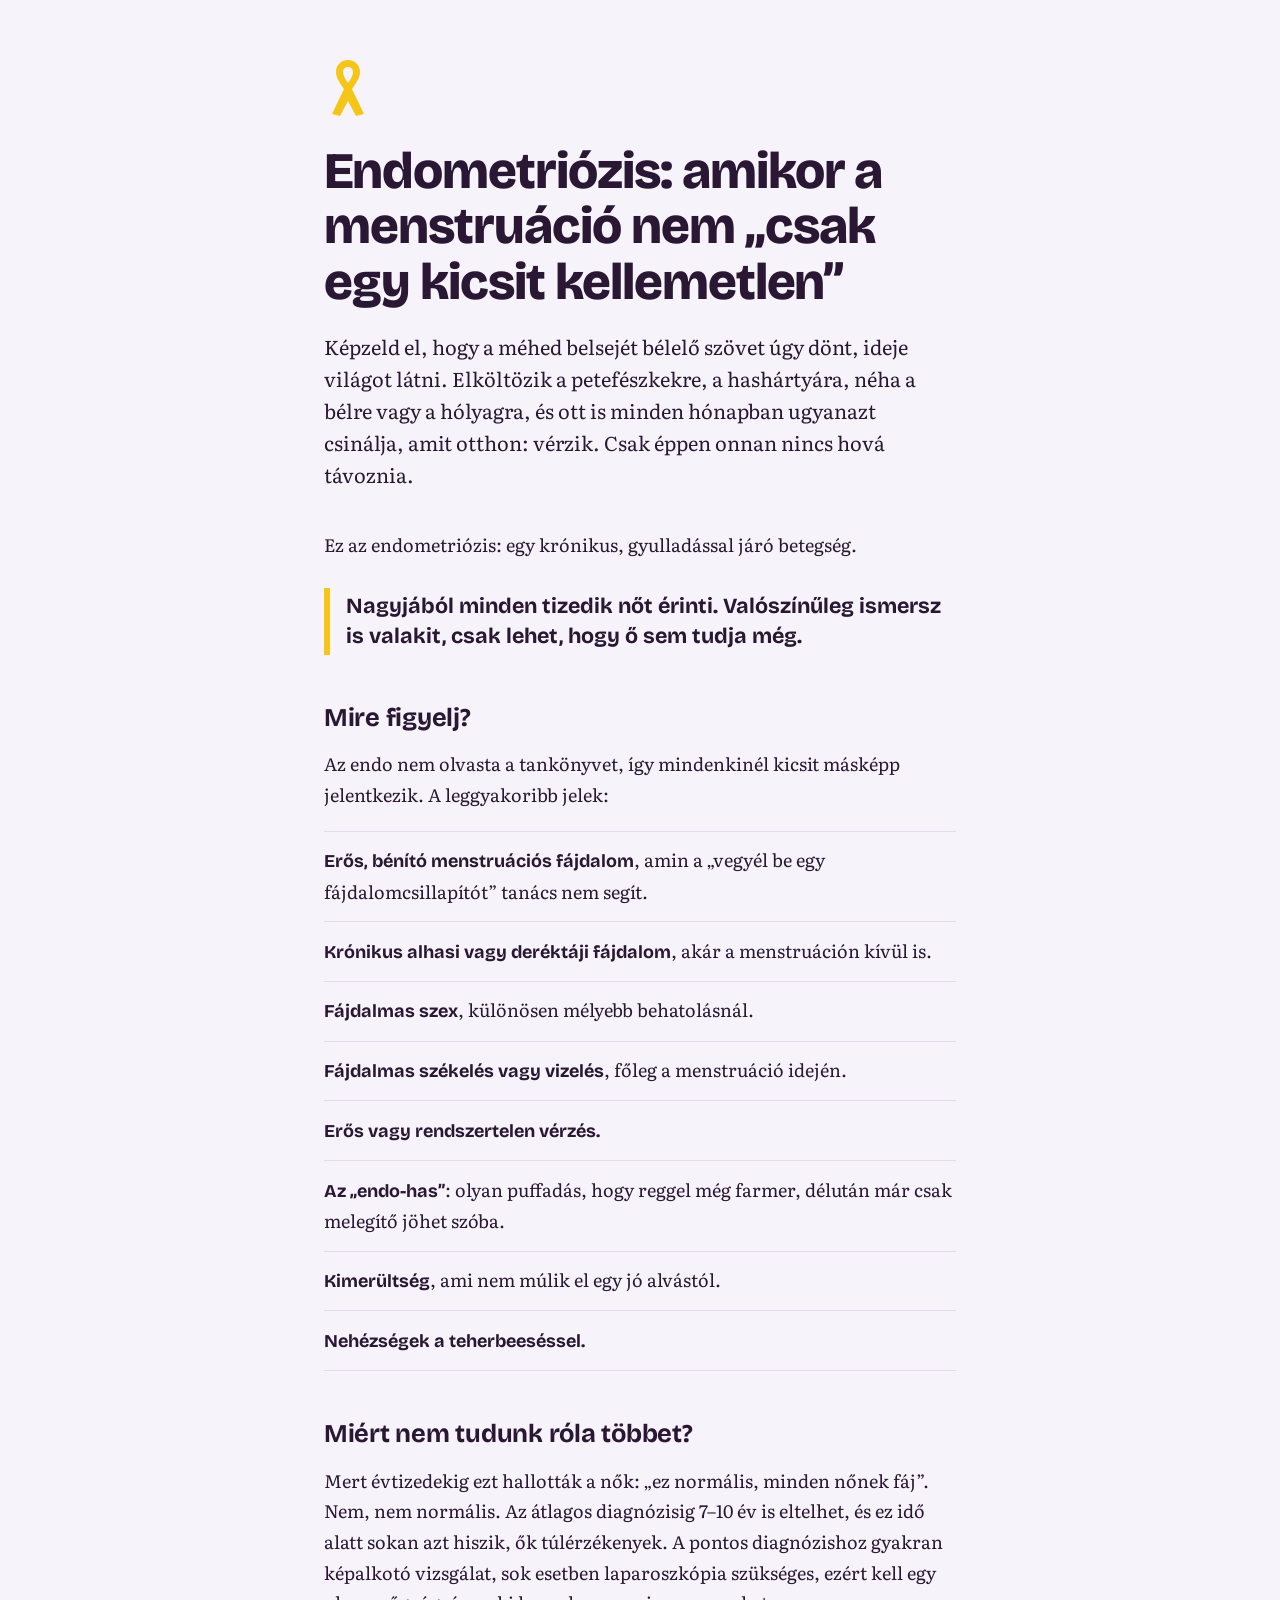
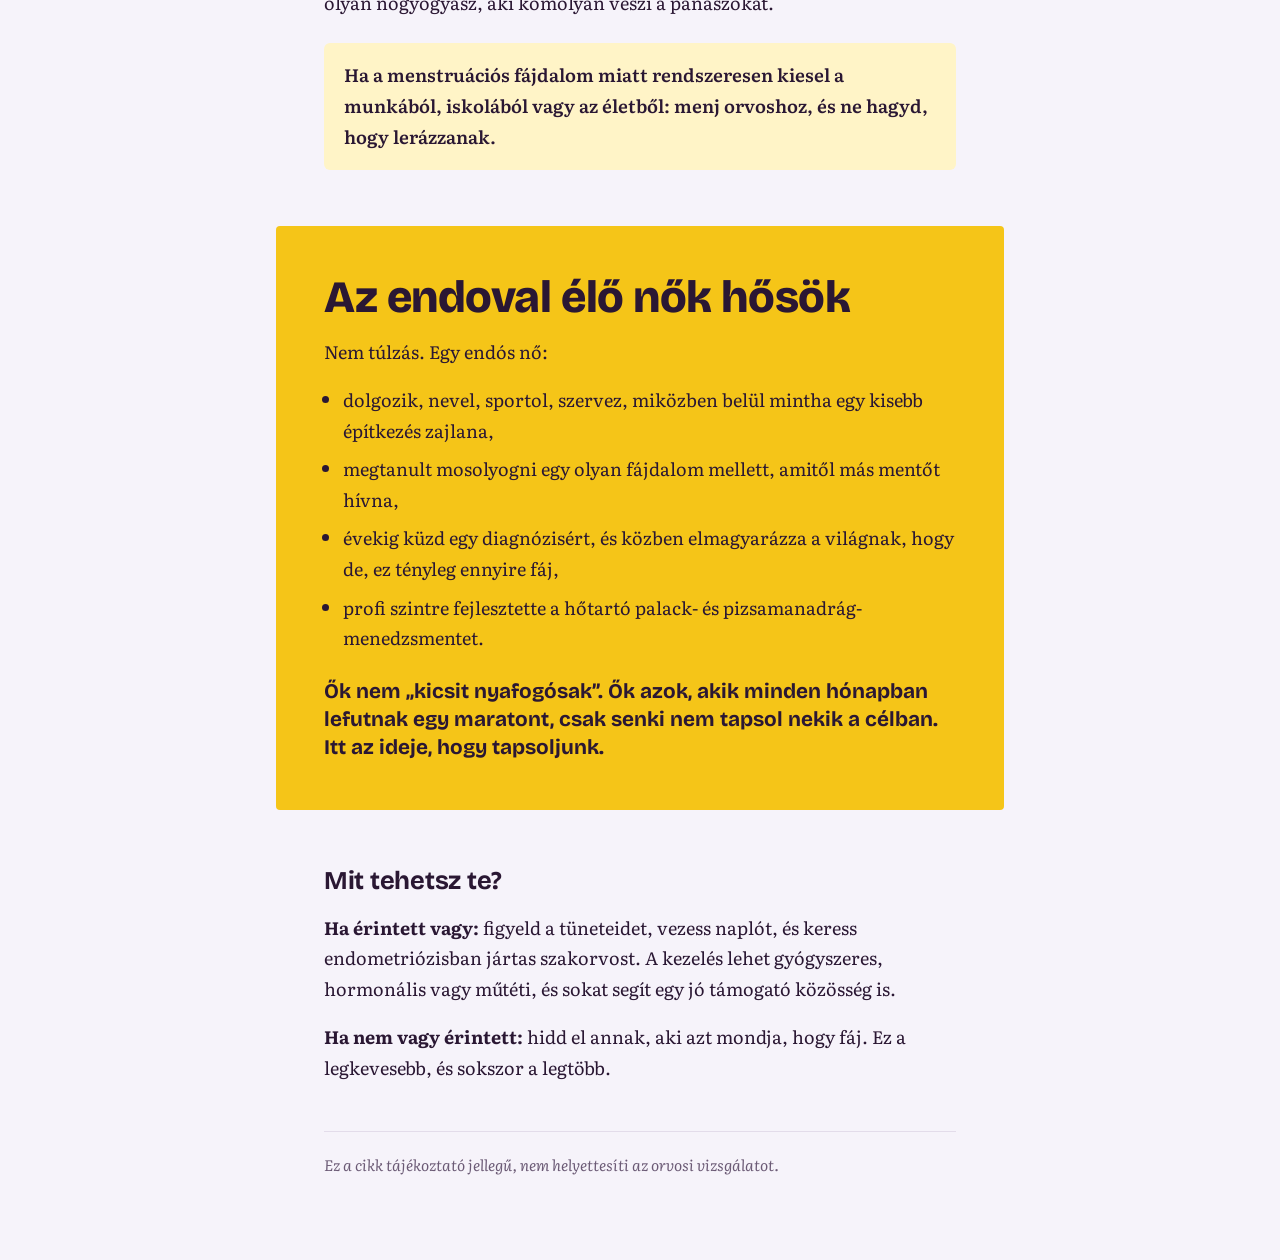
==== endometriozis-cikk.html @ f5f41fec "Add files via upload" ====
<!DOCTYPE html>
<html lang="hu">
<head>
<meta charset="UTF-8">
<meta name="viewport" content="width=device-width, initial-scale=1, viewport-fit=cover">
<title>Endometriózis: amikor a menstruáció nem „csak egy kicsit kellemetlen”</title>
<meta name="description" content="Közérthető, tájékoztató cikk az endometriózisról: mi ez, milyen tünetei vannak, és miért hősök az endoval élő nők.">
<link rel="preconnect" href="https://fonts.googleapis.com">
<link rel="preconnect" href="https://fonts.gstatic.com" crossorigin>
<link href="https://fonts.googleapis.com/css2?family=Bricolage+Grotesque:opsz,wght@12..96,500;12..96,700;12..96,800&family=Literata:ital,opsz,wght@0,7..72,400;0,7..72,600;1,7..72,400&display=swap" rel="stylesheet">
<style>
  :root {
    --bg: #F6F3FA;
    --surface: #FFFFFF;
    --ink: #2A1733;
    --muted: #6B5A75;
    --yellow: #F5C518;
    --yellow-soft: #FFF4C7;
    --line: #E3DCEA;
    --display: "Bricolage Grotesque", "Segoe UI", system-ui, sans-serif;
    --body: "Literata", Georgia, "Times New Roman", serif;
    box-sizing: border-box;
    padding-top: env(safe-area-inset-top, 0px);
    padding-bottom: env(safe-area-inset-bottom, 0px);
  }
  @media (prefers-color-scheme: dark) {
    :root:not([data-theme="light"]) {
      --bg: #1A1020;
      --surface: #241830;
      --ink: #F1EAF5;
      --muted: #B8A8C2;
      --yellow: #F5C518;
      --yellow-soft: #3A3014;
      --line: #3A2C45;
    }
  }
  :root[data-theme="dark"] {
    --bg: #1A1020;
    --surface: #241830;
    --ink: #F1EAF5;
    --muted: #B8A8C2;
    --yellow: #F5C518;
    --yellow-soft: #3A3014;
    --line: #3A2C45;
  }
  *, *::before, *::after { box-sizing: inherit; }
  html { scroll-padding-top: env(safe-area-inset-top, 0px); }
  body {
    margin: 0;
    background: var(--bg);
    color: var(--ink);
    font-family: var(--body);
    font-size: 1.125rem;
    line-height: 1.7;
    -webkit-font-smoothing: antialiased;
  }
  img, svg { max-width: 100%; }

  .article {
    max-width: 42rem;
    margin: 0 auto;
    padding: 3.5rem 1.25rem 4rem;
  }

  /* Hero */
  .hero { margin-bottom: 2.5rem; }
  .ribbon { width: 3rem; height: auto; display: block; margin-bottom: 1.5rem; }
  h1 {
    font-family: var(--display);
    font-weight: 800;
    font-size: clamp(2.1rem, 6vw, 3.2rem);
    line-height: 1.08;
    letter-spacing: -0.02em;
    margin: 0 0 1.25rem;
  }
  .lead {
    font-size: 1.25rem;
    line-height: 1.6;
    color: var(--ink);
    margin: 0;
  }

  h2 {
    font-family: var(--display);
    font-weight: 700;
    font-size: 1.6rem;
    line-height: 1.2;
    letter-spacing: -0.01em;
    margin: 3rem 0 1rem;
  }
  p { margin: 0 0 1.1rem; }

  .stat {
    font-family: var(--display);
    font-weight: 700;
    font-size: 1.35rem;
    line-height: 1.35;
    border-left: 6px solid var(--yellow);
    padding: 0.25rem 0 0.25rem 1rem;
    margin: 1.75rem 0;
  }

  /* Symptoms */
  .symptoms {
    list-style: none;
    padding: 0;
    margin: 1.25rem 0 0;
    border-top: 1px solid var(--line);
  }
  .symptoms li {
    padding: 0.85rem 0;
    border-bottom: 1px solid var(--line);
  }
  .symptoms strong {
    font-family: var(--display);
    font-weight: 700;
  }

  .callout {
    background: var(--yellow-soft);
    border-radius: 6px;
    padding: 1.1rem 1.25rem;
    margin: 1.5rem 0;
    font-weight: 600;
  }

  /* Heroes section — the signature block */
  .heroes {
    background: var(--yellow);
    color: #2A1733;
    margin: 3.5rem -1.25rem;
    padding: 2.5rem 1.25rem;
  }
  @media (min-width: 46rem) {
    .heroes { margin-left: -3rem; margin-right: -3rem; padding: 3rem; border-radius: 4px; }
  }
  .heroes h2 {
    font-size: clamp(2rem, 5.5vw, 2.8rem);
    font-weight: 800;
    line-height: 1.05;
    margin-top: 0;
  }
  .heroes ul { padding-left: 1.2rem; margin: 1rem 0 1.5rem; }
  .heroes li { margin-bottom: 0.5rem; }
  .heroes li::marker { color: #2A1733; }
  .heroes .closing {
    font-family: var(--display);
    font-weight: 700;
    font-size: 1.3rem;
    line-height: 1.35;
    margin: 0;
  }

  .disclaimer {
    margin-top: 3rem;
    padding-top: 1.25rem;
    border-top: 1px solid var(--line);
    color: var(--muted);
    font-size: 0.95rem;
    font-style: italic;
  }
</style>
</head>
<body>
<article class="article">

  <header class="hero">
    <svg class="ribbon" viewBox="0 0 48 64" aria-hidden="true">
      <path d="M24 4c-7 0-12 5-12 12 0 6 4 11 8 17L8 58l8 2 8-15 8 15 8-2-12-25c4-6 8-11 8-17 0-7-5-12-12-12zm0 7c3 0 5 2 5 5 0 3-2 7-5 11-3-4-5-8-5-11 0-3 2-5 5-5z" fill="#F5C518"/>
    </svg>
    <h1>Endometriózis: amikor a menstruáció nem „csak egy kicsit kellemetlen”</h1>
    <p class="lead">Képzeld el, hogy a méhed belsejét bélelő szövet úgy dönt, ideje világot látni. Elköltözik a petefészkekre, a hashártyára, néha a bélre vagy a hólyagra, és ott is minden hónapban ugyanazt csinálja, amit otthon: vérzik. Csak éppen onnan nincs hová távoznia.</p>
  </header>

  <p>Ez az endometriózis: egy krónikus, gyulladással járó betegség.</p>

  <p class="stat">Nagyjából minden tizedik nőt érinti. Valószínűleg ismersz is valakit, csak lehet, hogy ő sem tudja még.</p>

  <h2>Mire figyelj?</h2>
  <p>Az endo nem olvasta a tankönyvet, így mindenkinél kicsit másképp jelentkezik. A leggyakoribb jelek:</p>
  <ul class="symptoms">
    <li><strong>Erős, bénító menstruációs fájdalom</strong>, amin a „vegyél be egy fájdalomcsillapítót” tanács nem segít.</li>
    <li><strong>Krónikus alhasi vagy deréktáji fájdalom</strong>, akár a menstruáción kívül is.</li>
    <li><strong>Fájdalmas szex</strong>, különösen mélyebb behatolásnál.</li>
    <li><strong>Fájdalmas székelés vagy vizelés</strong>, főleg a menstruáció idején.</li>
    <li><strong>Erős vagy rendszertelen vérzés.</strong></li>
    <li><strong>Az „endo-has”</strong>: olyan puffadás, hogy reggel még farmer, délután már csak melegítő jöhet szóba.</li>
    <li><strong>Kimerültség</strong>, ami nem múlik el egy jó alvástól.</li>
    <li><strong>Nehézségek a teherbeeséssel.</strong></li>
  </ul>

  <h2>Miért nem tudunk róla többet?</h2>
  <p>Mert évtizedekig ezt hallották a nők: „ez normális, minden nőnek fáj”. Nem, nem normális. Az átlagos diagnózisig 7–10 év is eltelhet, és ez idő alatt sokan azt hiszik, ők túlérzékenyek. A pontos diagnózishoz gyakran képalkotó vizsgálat, sok esetben laparoszkópia szükséges, ezért kell egy olyan nőgyógyász, aki komolyan veszi a panaszokat.</p>
  <p class="callout">Ha a menstruációs fájdalom miatt rendszeresen kiesel a munkából, iskolából vagy az életből: menj orvoshoz, és ne hagyd, hogy lerázzanak.</p>

  <section class="heroes">
    <h2>Az endoval élő nők hősök</h2>
    <p>Nem túlzás. Egy endós nő:</p>
    <ul>
      <li>dolgozik, nevel, sportol, szervez, miközben belül mintha egy kisebb építkezés zajlana,</li>
      <li>megtanult mosolyogni egy olyan fájdalom mellett, amitől más mentőt hívna,</li>
      <li>évekig küzd egy diagnózisért, és közben elmagyarázza a világnak, hogy de, ez tényleg ennyire fáj,</li>
      <li>profi szintre fejlesztette a hőtartó palack- és pizsamanadrág-menedzsmentet.</li>
    </ul>
    <p class="closing">Ők nem „kicsit nyafogósak”. Ők azok, akik minden hónapban lefutnak egy maratont, csak senki nem tapsol nekik a célban. Itt az ideje, hogy tapsoljunk.</p>
  </section>

  <h2>Mit tehetsz te?</h2>
  <p><strong>Ha érintett vagy:</strong> figyeld a tüneteidet, vezess naplót, és keress endometriózisban jártas szakorvost. A kezelés lehet gyógyszeres, hormonális vagy műtéti, és sokat segít egy jó támogató közösség is.</p>
  <p><strong>Ha nem vagy érintett:</strong> hidd el annak, aki azt mondja, hogy fáj. Ez a legkevesebb, és sokszor a legtöbb.</p>

  <p class="disclaimer">Ez a cikk tájékoztató jellegű, nem helyettesíti az orvosi vizsgálatot.</p>

</article>
</body>
</html>
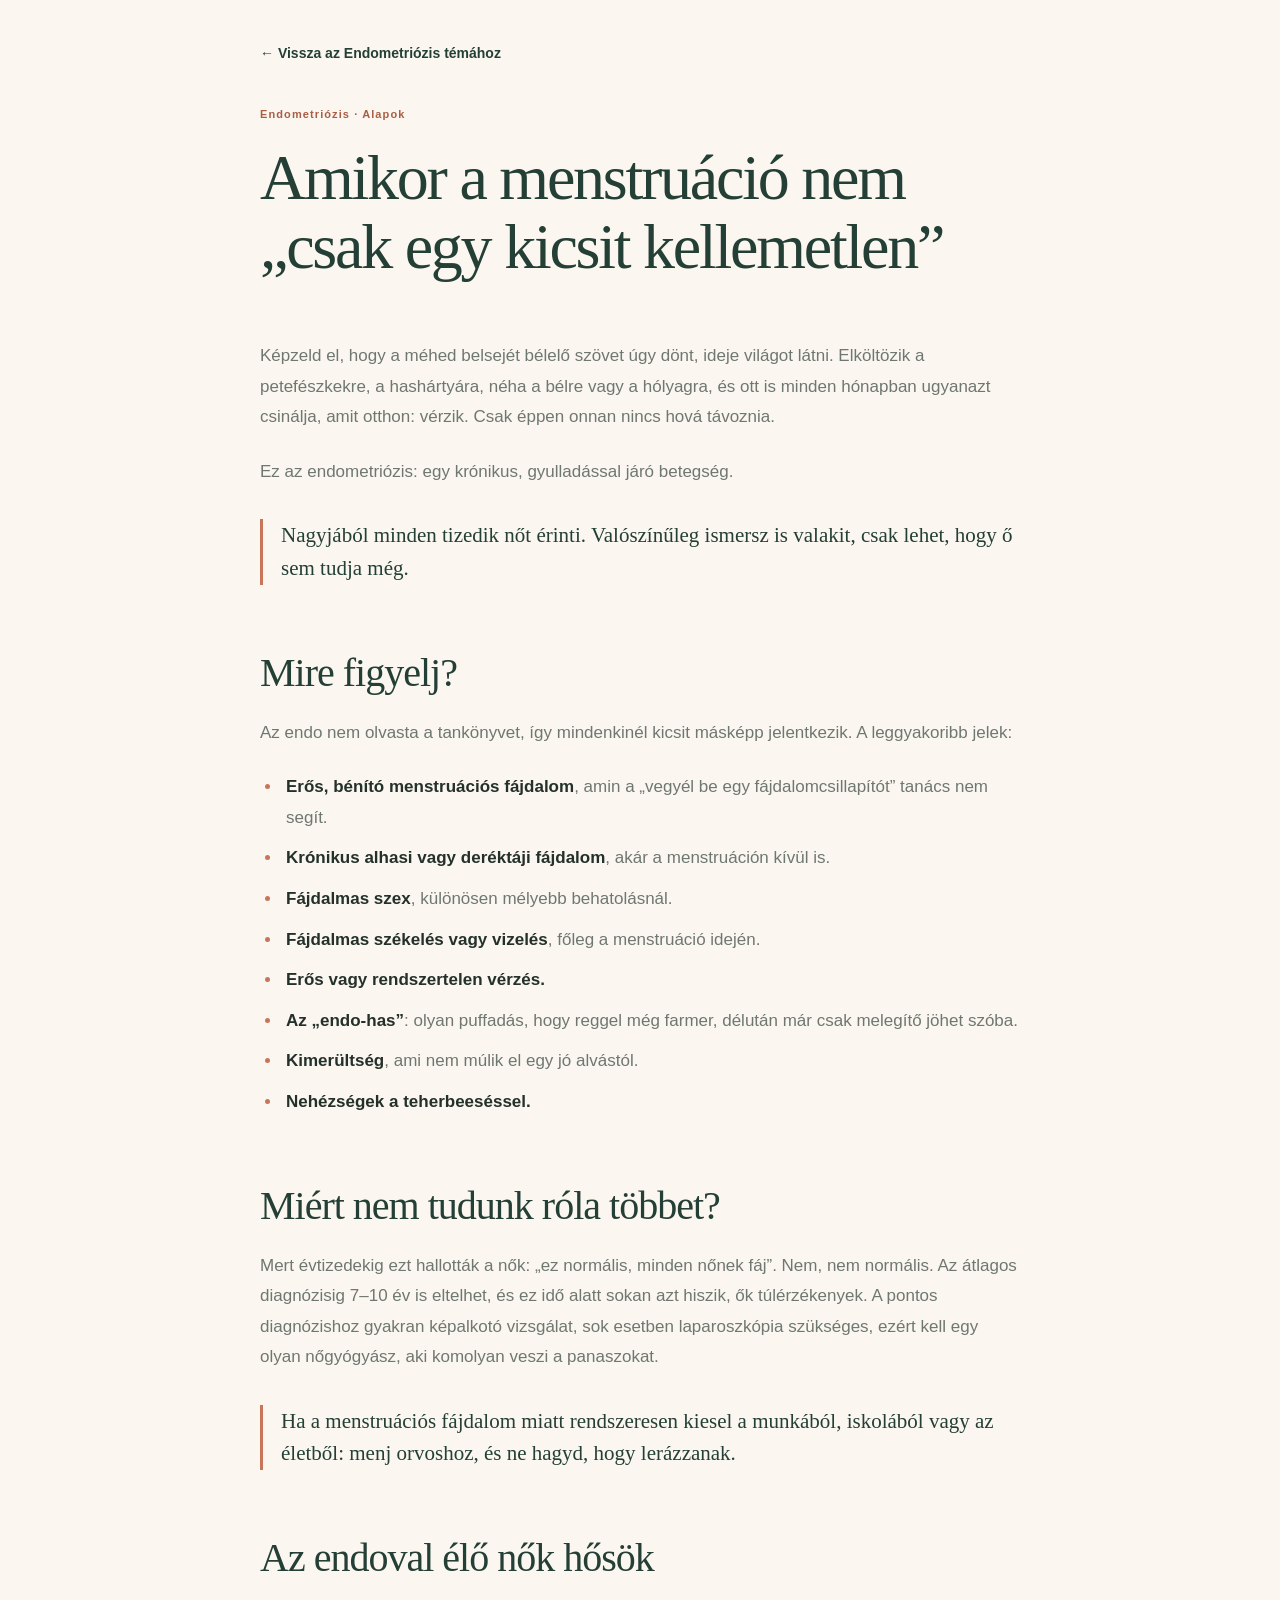
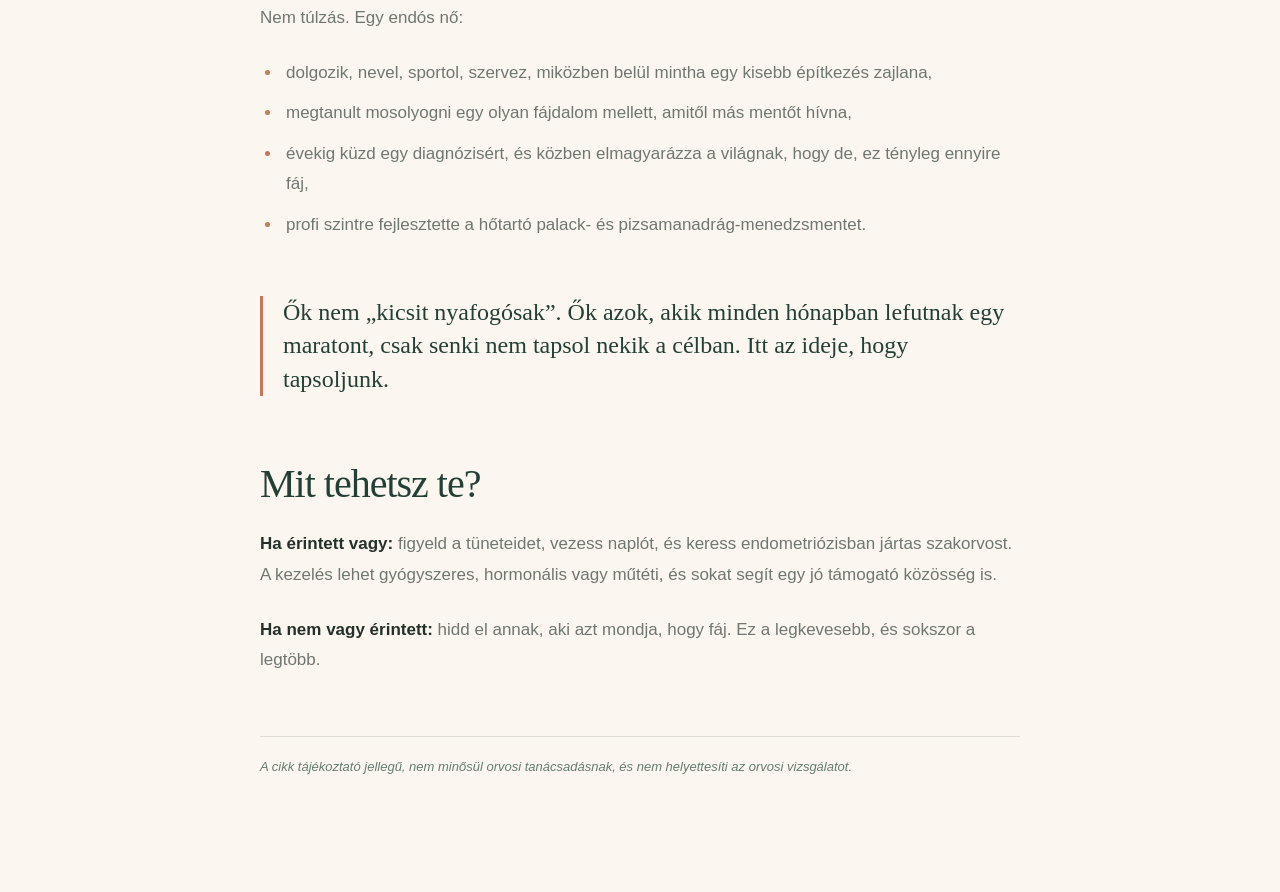
==== commit a208d178: "Update endometriozis-cikk.html" ====
--- a/endometriozis-cikk.html
+++ b/endometriozis-cikk.html
@@ -1,216 +1,68 @@
 <!DOCTYPE html>
 <html lang="hu">
 <head>
-<meta charset="UTF-8">
-<meta name="viewport" content="width=device-width, initial-scale=1, viewport-fit=cover">
-<title>Endometriózis: amikor a menstruáció nem „csak egy kicsit kellemetlen”</title>
-<meta name="description" content="Közérthető, tájékoztató cikk az endometriózisról: mi ez, milyen tünetei vannak, és miért hősök az endoval élő nők.">
-<link rel="preconnect" href="https://fonts.googleapis.com">
-<link rel="preconnect" href="https://fonts.gstatic.com" crossorigin>
-<link href="https://fonts.googleapis.com/css2?family=Bricolage+Grotesque:opsz,wght@12..96,500;12..96,700;12..96,800&family=Literata:ital,opsz,wght@0,7..72,400;0,7..72,600;1,7..72,400&display=swap" rel="stylesheet">
-<style>
-  :root {
-    --bg: #F6F3FA;
-    --surface: #FFFFFF;
-    --ink: #2A1733;
-    --muted: #6B5A75;
-    --yellow: #F5C518;
-    --yellow-soft: #FFF4C7;
-    --line: #E3DCEA;
-    --display: "Bricolage Grotesque", "Segoe UI", system-ui, sans-serif;
-    --body: "Literata", Georgia, "Times New Roman", serif;
-    box-sizing: border-box;
-    padding-top: env(safe-area-inset-top, 0px);
-    padding-bottom: env(safe-area-inset-bottom, 0px);
-  }
-  @media (prefers-color-scheme: dark) {
-    :root:not([data-theme="light"]) {
-      --bg: #1A1020;
-      --surface: #241830;
-      --ink: #F1EAF5;
-      --muted: #B8A8C2;
-      --yellow: #F5C518;
-      --yellow-soft: #3A3014;
-      --line: #3A2C45;
-    }
-  }
-  :root[data-theme="dark"] {
-    --bg: #1A1020;
-    --surface: #241830;
-    --ink: #F1EAF5;
-    --muted: #B8A8C2;
-    --yellow: #F5C518;
-    --yellow-soft: #3A3014;
-    --line: #3A2C45;
-  }
-  *, *::before, *::after { box-sizing: inherit; }
-  html { scroll-padding-top: env(safe-area-inset-top, 0px); }
-  body {
-    margin: 0;
-    background: var(--bg);
-    color: var(--ink);
-    font-family: var(--body);
-    font-size: 1.125rem;
-    line-height: 1.7;
-    -webkit-font-smoothing: antialiased;
-  }
-  img, svg { max-width: 100%; }
+  <meta charset="UTF-8">
+  <meta name="viewport" content="width=device-width, initial-scale=1.0">
+  <meta name="description" content="Kati | Tudatosabb mindennapok – Endometriózis: alapok, tünetek, és miért hősök az endoval élő nők.">
+  <title>Amikor a menstruáció nem „csak egy kicsit kellemetlen” | Kati</title>
+  <link rel="stylesheet" href="styles.css">
+</head>
 
-  .article {
-    max-width: 42rem;
-    margin: 0 auto;
-    padding: 3.5rem 1.25rem 4rem;
-  }
+<body>
+  <article>
+    <a href="endometriozis.html" class="back-button">← Vissza az Endometriózis témához</a>
 
-  /* Hero */
-  .hero { margin-bottom: 2.5rem; }
-  .ribbon { width: 3rem; height: auto; display: block; margin-bottom: 1.5rem; }
-  h1 {
-    font-family: var(--display);
-    font-weight: 800;
-    font-size: clamp(2.1rem, 6vw, 3.2rem);
-    line-height: 1.08;
-    letter-spacing: -0.02em;
-    margin: 0 0 1.25rem;
-  }
-  .lead {
-    font-size: 1.25rem;
-    line-height: 1.6;
-    color: var(--ink);
-    margin: 0;
-  }
+    <header>
+      <p class="article-meta">Endometriózis · Alapok</p>
+      <h1>Amikor a menstruáció nem „csak egy kicsit kellemetlen”</h1>
+    </header>
 
-  h2 {
-    font-family: var(--display);
-    font-weight: 700;
-    font-size: 1.6rem;
-    line-height: 1.2;
-    letter-spacing: -0.01em;
-    margin: 3rem 0 1rem;
-  }
-  p { margin: 0 0 1.1rem; }
+    <p>Képzeld el, hogy a méhed belsejét bélelő szövet úgy dönt, ideje világot látni. Elköltözik a petefészkekre, a hashártyára, néha a bélre vagy a hólyagra, és ott is minden hónapban ugyanazt csinálja, amit otthon: vérzik. Csak éppen onnan nincs hová távoznia.</p>
 
-  .stat {
-    font-family: var(--display);
-    font-weight: 700;
-    font-size: 1.35rem;
-    line-height: 1.35;
-    border-left: 6px solid var(--yellow);
-    padding: 0.25rem 0 0.25rem 1rem;
-    margin: 1.75rem 0;
-  }
+    <p>Ez az endometriózis: egy krónikus, gyulladással járó betegség.</p>
 
-  /* Symptoms */
-  .symptoms {
-    list-style: none;
-    padding: 0;
-    margin: 1.25rem 0 0;
-    border-top: 1px solid var(--line);
-  }
-  .symptoms li {
-    padding: 0.85rem 0;
-    border-bottom: 1px solid var(--line);
-  }
-  .symptoms strong {
-    font-family: var(--display);
-    font-weight: 700;
-  }
+    <p class="highlight-text">Nagyjából minden tizedik nőt érinti. Valószínűleg ismersz is valakit, csak lehet, hogy ő sem tudja még.</p>
 
-  .callout {
-    background: var(--yellow-soft);
-    border-radius: 6px;
-    padding: 1.1rem 1.25rem;
-    margin: 1.5rem 0;
-    font-weight: 600;
-  }
+    <section>
+      <h2>Mire figyelj?</h2>
+      <p>Az endo nem olvasta a tankönyvet, így mindenkinél kicsit másképp jelentkezik. A leggyakoribb jelek:</p>
+      <ul>
+        <li><strong>Erős, bénító menstruációs fájdalom</strong>, amin a „vegyél be egy fájdalomcsillapítót” tanács nem segít.</li>
+        <li><strong>Krónikus alhasi vagy deréktáji fájdalom</strong>, akár a menstruáción kívül is.</li>
+        <li><strong>Fájdalmas szex</strong>, különösen mélyebb behatolásnál.</li>
+        <li><strong>Fájdalmas székelés vagy vizelés</strong>, főleg a menstruáció idején.</li>
+        <li><strong>Erős vagy rendszertelen vérzés.</strong></li>
+        <li><strong>Az „endo-has”</strong>: olyan puffadás, hogy reggel még farmer, délután már csak melegítő jöhet szóba.</li>
+        <li><strong>Kimerültség</strong>, ami nem múlik el egy jó alvástól.</li>
+        <li><strong>Nehézségek a teherbeeséssel.</strong></li>
+      </ul>
+    </section>
 
-  /* Heroes section — the signature block */
-  .heroes {
-    background: var(--yellow);
-    color: #2A1733;
-    margin: 3.5rem -1.25rem;
-    padding: 2.5rem 1.25rem;
-  }
-  @media (min-width: 46rem) {
-    .heroes { margin-left: -3rem; margin-right: -3rem; padding: 3rem; border-radius: 4px; }
-  }
-  .heroes h2 {
-    font-size: clamp(2rem, 5.5vw, 2.8rem);
-    font-weight: 800;
-    line-height: 1.05;
-    margin-top: 0;
-  }
-  .heroes ul { padding-left: 1.2rem; margin: 1rem 0 1.5rem; }
-  .heroes li { margin-bottom: 0.5rem; }
-  .heroes li::marker { color: #2A1733; }
-  .heroes .closing {
-    font-family: var(--display);
-    font-weight: 700;
-    font-size: 1.3rem;
-    line-height: 1.35;
-    margin: 0;
-  }
+    <section>
+      <h2>Miért nem tudunk róla többet?</h2>
+      <p>Mert évtizedekig ezt hallották a nők: „ez normális, minden nőnek fáj”. Nem, nem normális. Az átlagos diagnózisig 7–10 év is eltelhet, és ez idő alatt sokan azt hiszik, ők túlérzékenyek. A pontos diagnózishoz gyakran képalkotó vizsgálat, sok esetben laparoszkópia szükséges, ezért kell egy olyan nőgyógyász, aki komolyan veszi a panaszokat.</p>
+      <p class="highlight-text">Ha a menstruációs fájdalom miatt rendszeresen kiesel a munkából, iskolából vagy az életből: menj orvoshoz, és ne hagyd, hogy lerázzanak.</p>
+    </section>
 
-  .disclaimer {
-    margin-top: 3rem;
-    padding-top: 1.25rem;
-    border-top: 1px solid var(--line);
-    color: var(--muted);
-    font-size: 0.95rem;
-    font-style: italic;
-  }
-</style>
-</head>
-<body>
-<article class="article">
+    <section>
+      <h2>Az endoval élő nők hősök</h2>
+      <p>Nem túlzás. Egy endós nő:</p>
+      <ul>
+        <li>dolgozik, nevel, sportol, szervez, miközben belül mintha egy kisebb építkezés zajlana,</li>
+        <li>megtanult mosolyogni egy olyan fájdalom mellett, amitől más mentőt hívna,</li>
+        <li>évekig küzd egy diagnózisért, és közben elmagyarázza a világnak, hogy de, ez tényleg ennyire fáj,</li>
+        <li>profi szintre fejlesztette a hőtartó palack- és pizsamanadrág-menedzsmentet.</li>
+      </ul>
+      <h3>Ők nem „kicsit nyafogósak”. Ők azok, akik minden hónapban lefutnak egy maratont, csak senki nem tapsol nekik a célban. Itt az ideje, hogy tapsoljunk.</h3>
+    </section>
 
-  <header class="hero">
-    <svg class="ribbon" viewBox="0 0 48 64" aria-hidden="true">
-      <path d="M24 4c-7 0-12 5-12 12 0 6 4 11 8 17L8 58l8 2 8-15 8 15 8-2-12-25c4-6 8-11 8-17 0-7-5-12-12-12zm0 7c3 0 5 2 5 5 0 3-2 7-5 11-3-4-5-8-5-11 0-3 2-5 5-5z" fill="#F5C518"/>
-    </svg>
-    <h1>Endometriózis: amikor a menstruáció nem „csak egy kicsit kellemetlen”</h1>
-    <p class="lead">Képzeld el, hogy a méhed belsejét bélelő szövet úgy dönt, ideje világot látni. Elköltözik a petefészkekre, a hashártyára, néha a bélre vagy a hólyagra, és ott is minden hónapban ugyanazt csinálja, amit otthon: vérzik. Csak éppen onnan nincs hová távoznia.</p>
-  </header>
+    <section>
+      <h2>Mit tehetsz te?</h2>
+      <p><strong>Ha érintett vagy:</strong> figyeld a tüneteidet, vezess naplót, és keress endometriózisban jártas szakorvost. A kezelés lehet gyógyszeres, hormonális vagy műtéti, és sokat segít egy jó támogató közösség is.</p>
+      <p><strong>Ha nem vagy érintett:</strong> hidd el annak, aki azt mondja, hogy fáj. Ez a legkevesebb, és sokszor a legtöbb.</p>
+    </section>
 
-  <p>Ez az endometriózis: egy krónikus, gyulladással járó betegség.</p>
-
-  <p class="stat">Nagyjából minden tizedik nőt érinti. Valószínűleg ismersz is valakit, csak lehet, hogy ő sem tudja még.</p>
-
-  <h2>Mire figyelj?</h2>
-  <p>Az endo nem olvasta a tankönyvet, így mindenkinél kicsit másképp jelentkezik. A leggyakoribb jelek:</p>
-  <ul class="symptoms">
-    <li><strong>Erős, bénító menstruációs fájdalom</strong>, amin a „vegyél be egy fájdalomcsillapítót” tanács nem segít.</li>
-    <li><strong>Krónikus alhasi vagy deréktáji fájdalom</strong>, akár a menstruáción kívül is.</li>
-    <li><strong>Fájdalmas szex</strong>, különösen mélyebb behatolásnál.</li>
-    <li><strong>Fájdalmas székelés vagy vizelés</strong>, főleg a menstruáció idején.</li>
-    <li><strong>Erős vagy rendszertelen vérzés.</strong></li>
-    <li><strong>Az „endo-has”</strong>: olyan puffadás, hogy reggel még farmer, délután már csak melegítő jöhet szóba.</li>
-    <li><strong>Kimerültség</strong>, ami nem múlik el egy jó alvástól.</li>
-    <li><strong>Nehézségek a teherbeeséssel.</strong></li>
-  </ul>
-
-  <h2>Miért nem tudunk róla többet?</h2>
-  <p>Mert évtizedekig ezt hallották a nők: „ez normális, minden nőnek fáj”. Nem, nem normális. Az átlagos diagnózisig 7–10 év is eltelhet, és ez idő alatt sokan azt hiszik, ők túlérzékenyek. A pontos diagnózishoz gyakran képalkotó vizsgálat, sok esetben laparoszkópia szükséges, ezért kell egy olyan nőgyógyász, aki komolyan veszi a panaszokat.</p>
-  <p class="callout">Ha a menstruációs fájdalom miatt rendszeresen kiesel a munkából, iskolából vagy az életből: menj orvoshoz, és ne hagyd, hogy lerázzanak.</p>
-
-  <section class="heroes">
-    <h2>Az endoval élő nők hősök</h2>
-    <p>Nem túlzás. Egy endós nő:</p>
-    <ul>
-      <li>dolgozik, nevel, sportol, szervez, miközben belül mintha egy kisebb építkezés zajlana,</li>
-      <li>megtanult mosolyogni egy olyan fájdalom mellett, amitől más mentőt hívna,</li>
-      <li>évekig küzd egy diagnózisért, és közben elmagyarázza a világnak, hogy de, ez tényleg ennyire fáj,</li>
-      <li>profi szintre fejlesztette a hőtartó palack- és pizsamanadrág-menedzsmentet.</li>
-    </ul>
-    <p class="closing">Ők nem „kicsit nyafogósak”. Ők azok, akik minden hónapban lefutnak egy maratont, csak senki nem tapsol nekik a célban. Itt az ideje, hogy tapsoljunk.</p>
-  </section>
-
-  <h2>Mit tehetsz te?</h2>
-  <p><strong>Ha érintett vagy:</strong> figyeld a tüneteidet, vezess naplót, és keress endometriózisban jártas szakorvost. A kezelés lehet gyógyszeres, hormonális vagy műtéti, és sokat segít egy jó támogató közösség is.</p>
-  <p><strong>Ha nem vagy érintett:</strong> hidd el annak, aki azt mondja, hogy fáj. Ez a legkevesebb, és sokszor a legtöbb.</p>
-
-  <p class="disclaimer">Ez a cikk tájékoztató jellegű, nem helyettesíti az orvosi vizsgálatot.</p>
-
-</article>
+    <p><small>A cikk tájékoztató jellegű, nem minősül orvosi tanácsadásnak, és nem helyettesíti az orvosi vizsgálatot.</small></p>
+  </article>
 </body>
 </html>
--- a/styles.css
+++ b/styles.css
@@ -0,0 +1,610 @@
+:root {
+  --cream: #fbf7f0;
+  --cream-deep: #f3eadf;
+  --paper: #fffdf9;
+  --green: #243f35;
+  --green-soft: #657d70;
+  --olive: #87927a;
+  --terracotta: #c87559;
+  --terracotta-dark: #a95d45;
+  --gold: #d6a45c;
+  --ink: #24302a;
+  --muted: #6f7771;
+  --line: rgba(36, 63, 53, 0.14);
+  --shadow: 0 24px 60px rgba(55, 48, 39, 0.10);
+  --radius: 24px;
+  --max: 1160px;
+}
+
+* { box-sizing: border-box; }
+html { scroll-behavior: smooth; }
+body {
+  margin: 0;
+  background: var(--cream);
+  color: var(--ink);
+  font-family: Inter, ui-sans-serif, -apple-system, BlinkMacSystemFont, "Segoe UI", sans-serif;
+  line-height: 1.65;
+}
+a { color: inherit; text-decoration: none; }
+button { font: inherit; }
+
+.container {
+  width: min(calc(100% - 40px), var(--max));
+  margin: 0 auto;
+}
+.narrow { max-width: 790px; }
+.section { padding: 110px 0; }
+
+.site-header {
+  position: sticky;
+  top: 0;
+  z-index: 10;
+  background: rgba(251, 247, 240, 0.88);
+  backdrop-filter: blur(16px);
+  border-bottom: 1px solid var(--line);
+}
+.nav-wrap {
+  min-height: 76px;
+  display: flex;
+  align-items: center;
+  justify-content: space-between;
+  gap: 30px;
+}
+.brand {
+  display: inline-flex;
+  align-items: center;
+  gap: 11px;
+  font-size: 15px;
+  font-weight: 650;
+  letter-spacing: -0.01em;
+}
+.brand strong { color: var(--terracotta); margin: 0 2px; }
+.brand-mark {
+  width: 35px;
+  height: 35px;
+  border-radius: 50%;
+  display: grid;
+  place-items: center;
+  background: var(--green);
+  color: white;
+  font-family: Georgia, serif;
+  font-size: 18px;
+}
+.nav { display: flex; align-items: center; gap: 28px; font-size: 14px; }
+.nav a { color: var(--green); }
+.nav a:hover { color: var(--terracotta-dark); }
+.nav-cta {
+  padding: 10px 17px;
+  border: 1px solid var(--green);
+  border-radius: 999px;
+}
+.nav-cta:hover { background: var(--green); color: white !important; }
+
+.hero {
+  position: relative;
+  overflow: hidden;
+  min-height: 690px;
+  display: grid;
+  align-items: center;
+}
+.hero-grid {
+  display: grid;
+  grid-template-columns: 1.02fr .98fr;
+  align-items: center;
+  gap: 65px;
+  padding: 80px 0 90px;
+}
+.eyebrow, .section-kicker, .card-label, .article-meta {
+  font-size: 11px;
+  font-weight: 800;
+  letter-spacing: .18em;
+  color: var(--terracotta-dark);
+}
+.eyebrow { margin: 0 0 22px; }
+h1, h2, h3 { color: var(--green); margin-top: 0; }
+h1, h2 {
+  font-family: Georgia, "Times New Roman", serif;
+  font-weight: 500;
+  letter-spacing: -.035em;
+}
+h1 {
+  font-size: clamp(50px, 6vw, 76px);
+  line-height: 1.03;
+  margin-bottom: 28px;
+}
+h1 em, h2 em { color: var(--terracotta); font-style: italic; }
+.hero-text {
+  max-width: 590px;
+  font-size: 18px;
+  color: var(--muted);
+  margin-bottom: 34px;
+}
+.hero-actions { display: flex; align-items: center; gap: 24px; flex-wrap: wrap; }
+
+.button {
+  display: inline-flex;
+  align-items: center;
+  justify-content: center;
+  gap: 12px;
+  border-radius: 999px;
+  padding: 14px 22px;
+  font-weight: 750;
+  font-size: 14px;
+  border: 1px solid transparent;
+  transition: transform .2s ease, box-shadow .2s ease, background .2s ease;
+}
+.button:hover { transform: translateY(-2px); }
+.button-primary {
+  background: var(--green);
+  color: white;
+  box-shadow: 0 12px 25px rgba(36, 63, 53, .18);
+}
+.button-primary:hover { background: #183128; }
+.button-outline { border-color: var(--green); color: var(--green); }
+.button-outline:hover { background: var(--green); color: white; }
+.text-link {
+  font-size: 14px;
+  font-weight: 700;
+  color: var(--green);
+  border-bottom: 1px solid var(--terracotta);
+  padding-bottom: 2px;
+}
+
+.hero-visual { min-height: 490px; position: relative; }
+.hero-card {
+  position: absolute;
+  inset: 20px 0 0 35px;
+  border-radius: 45% 45% 28px 28px;
+  background:
+    radial-gradient(circle at 65% 25%, rgba(214,164,92,.45), transparent 18%),
+    radial-gradient(circle at 30% 70%, rgba(200,117,89,.26), transparent 22%),
+    linear-gradient(145deg, #dfe2d2, #bfcbb9 48%, #8b9d8b);
+  box-shadow: var(--shadow);
+  overflow: hidden;
+}
+.hero-card::before {
+  content: "";
+  position: absolute;
+  width: 270px; height: 270px;
+  border: 1px solid rgba(255,255,255,.6);
+  border-radius: 50%;
+  right: -65px; top: 70px;
+}
+.hero-card::after {
+  content: "";
+  position: absolute;
+  width: 420px; height: 420px;
+  border: 1px solid rgba(255,255,255,.3);
+  border-radius: 50%;
+  left: -150px; bottom: -200px;
+}
+.hero-circle {
+  position: absolute;
+  width: 245px; height: 245px;
+  border-radius: 50%;
+  left: 20%;
+  top: 20%;
+  background: rgba(255, 250, 238, .72);
+  box-shadow: inset 0 0 0 1px rgba(255,255,255,.7);
+}
+.hero-card-glow {
+  position: absolute;
+  width: 150px; height: 150px;
+  border-radius: 50%;
+  right: 12%;
+  bottom: 18%;
+  background: rgba(200,117,89,.56);
+  filter: blur(3px);
+}
+.hero-note {
+  position: absolute;
+  z-index: 2;
+  left: 13%;
+  bottom: 12%;
+  background: rgba(255,253,249,.92);
+  padding: 16px 20px;
+  border-radius: 17px;
+  box-shadow: 0 14px 35px rgba(42,50,44,.13);
+  color: var(--green);
+  font-family: Georgia, serif;
+  font-size: 17px;
+  line-height: 1.35;
+}
+.note-dot {
+  display: inline-block;
+  width: 9px; height: 9px;
+  background: var(--terracotta);
+  border-radius: 50%;
+  margin-right: 8px;
+}
+.hero-decoration { position: absolute; border-radius: 50%; pointer-events: none; }
+.hero-decoration-one {
+  width: 320px; height: 320px;
+  right: -170px; top: 110px;
+  border: 1px solid rgba(200,117,89,.25);
+}
+.hero-decoration-two {
+  width: 180px; height: 180px;
+  left: -100px; bottom: -80px;
+  background: rgba(214,164,92,.10);
+}
+
+.intro { text-align: center; }
+.section-kicker { margin: 0 0 15px; }
+.intro h2, .section-heading h2, .about-copy h2 {
+  font-size: clamp(38px, 4vw, 52px);
+  line-height: 1.1;
+  margin-bottom: 20px;
+}
+.lead {
+  font-family: Georgia, serif;
+  font-size: 23px;
+  color: var(--muted);
+  line-height: 1.55;
+  margin: 0 auto;
+}
+
+.section-soft { background: var(--cream-deep); }
+.section-heading {
+  display: flex;
+  align-items: end;
+  justify-content: space-between;
+  gap: 30px;
+  margin-bottom: 42px;
+}
+.section-heading h2 { margin-bottom: 0; }
+.section-description {
+  max-width: 360px;
+  color: var(--muted);
+  margin: 0 0 5px;
+  font-size: 14px;
+}
+.topic-grid { display: grid; grid-template-columns: repeat(3, 1fr); gap: 20px; }
+.topic-card {
+  min-height: 355px;
+  padding: 31px;
+  border-radius: var(--radius);
+  position: relative;
+  overflow: hidden;
+  transition: transform .25s ease, box-shadow .25s ease;
+}
+.topic-card:hover { transform: translateY(-5px); box-shadow: var(--shadow); }
+.topic-card::after {
+  content: "";
+  position: absolute;
+  width: 170px; height: 170px;
+  border-radius: 50%;
+  right: -75px; bottom: -75px;
+  background: rgba(255,255,255,.28);
+}
+.topic-omega { background: #e9dfcc; }
+.topic-gut { background: #d8e0d3; }
+.topic-lifestyle { background: #edd6ca; }
+  .topic-endometriosis {
+  background: #f3df8c;
+  border-color: #e6c85c;
+}
+.topic-icon {
+  display: grid;
+  place-items: center;
+  width: 52px; height: 52px;
+  border-radius: 50%;
+  background: rgba(255,255,255,.68);
+  color: var(--green);
+  font-family: Georgia, serif;
+  font-size: 28px;
+  margin-bottom: 35px;
+}
+.card-label { color: var(--green-soft); margin-bottom: 8px; }
+.topic-card h3 { font-family: Georgia, serif; font-size: 29px; font-weight: 500; line-height: 1.15; margin-bottom: 13px; }
+.topic-card p:not(.card-label) { color: #59665e; font-size: 14px; }
+.topic-card a {
+  position: absolute; left: 31px; bottom: 27px;
+  font-size: 13px; font-weight: 800; color: var(--green);
+}
+
+.articles { background: var(--paper); }
+.coming-soon {
+  font-size: 10px;
+  font-weight: 800;
+  letter-spacing: .14em;
+  color: var(--terracotta-dark);
+  border: 1px solid rgba(200,117,89,.35);
+  padding: 8px 12px;
+  border-radius: 999px;
+}
+.article-grid { display: grid; grid-template-columns: repeat(3, 1fr); gap: 22px; }
+.article-card {
+  border: 1px solid var(--line);
+  border-radius: 22px;
+  overflow: hidden;
+  background: var(--paper);
+  transition: transform .25s ease, box-shadow .25s ease;
+}
+.article-card:hover { transform: translateY(-4px); box-shadow: var(--shadow); }
+.article-image {
+  height: 190px;
+  display: flex;
+  align-items: end;
+  padding: 20px;
+  font-size: 11px;
+  font-weight: 800;
+  letter-spacing: .16em;
+  color: var(--green);
+}
+.article-image-omega { background: radial-gradient(circle at 65% 35%, #f9e4bf, transparent 22%), linear-gradient(135deg, #d7dfd0, #b7c5b2); }
+.article-image-ratio { background: radial-gradient(circle at 30% 35%, #e9c49d, transparent 20%), linear-gradient(135deg, #eee4d6, #d3c4b2); }
+.article-image-gut { background: radial-gradient(circle at 70% 35%, #e5c1b3, transparent 20%), linear-gradient(135deg, #d9e0d3, #b6c5b4); }
+.article-content { padding: 25px; }
+.article-meta { color: var(--terracotta-dark); margin: 0 0 10px; letter-spacing: .1em; }
+.article-content h3 {
+  font-family: Georgia, serif;
+  font-weight: 500;
+  font-size: 24px;
+  line-height: 1.2;
+  margin-bottom: 12px;
+}
+.article-content p:not(.article-meta) { font-size: 14px; color: var(--muted); }
+.disabled-link { color: var(--green-soft); font-size: 13px; font-weight: 800; }
+
+.about-grid {
+  display: grid;
+  grid-template-columns: .85fr 1.15fr;
+  gap: 85px;
+  align-items: center;
+}
+.about-photo-wrap { position: relative; max-width: 430px; margin: 0 auto; }
+.about-photo {
+  display: block;
+  width: 100%;
+  aspect-ratio: 4 / 5;
+  object-fit: cover;
+  object-position: center top;
+  border-radius: 28px;
+  position: relative;
+  z-index: 2;
+  box-shadow: var(--shadow);
+}
+.about-accent {
+  position: absolute;
+  width: 120px; height: 120px;
+  border-radius: 50%;
+  background: var(--terracotta);
+  right: -38px; top: -38px;
+  opacity: .75;
+}
+.about-copy h2 { margin-bottom: 27px; }
+.about-copy > p:not(.section-kicker) { color: var(--muted); max-width: 620px; }
+.highlight-text {
+  color: var(--green) !important;
+  font-family: Georgia, serif;
+  font-size: 21px;
+  border-left: 3px solid var(--terracotta);
+  padding-left: 18px;
+  margin: 27px 0;
+}
+
+.contact { background: var(--green); color: #e9eee8; }
+.contact-box {
+  display: grid;
+  grid-template-columns: 1.05fr .95fr;
+  gap: 80px;
+  align-items: center;
+}
+.contact h2 { color: white; font-size: clamp(45px, 5vw, 64px); line-height: 1.03; }
+.contact-copy > p:not(.section-kicker) { color: #bfcac3; max-width: 530px; }
+.contact .section-kicker { color: #e3b17b; }
+.contact-placeholder {
+  background: rgba(255,255,255,.08);
+  border: 1px solid rgba(255,255,255,.13);
+  border-radius: 25px;
+  padding: 34px;
+}
+.placeholder-icon {
+  width: 46px; height: 46px; border-radius: 50%;
+  display: grid; place-items: center;
+  background: rgba(227,177,123,.16);
+  color: #e3b17b;
+  margin-bottom: 25px;
+}
+.contact-placeholder h3 { color: white; font-family: Georgia, serif; font-size: 28px; font-weight: 500; }
+.contact-placeholder p { color: #bfcac3; font-size: 14px; margin-bottom: 22px; }
+.contact-placeholder .button[disabled] { opacity: .55; cursor: not-allowed; }
+
+.site-footer { background: #193128; color: #b7c4bd; padding: 27px 0; font-size: 12px; }
+.footer-wrap { display: flex; justify-content: space-between; gap: 20px; }
+.footer-wrap p { margin: 0; }
+.footer-note { text-align: right; }
+
+@media (max-width: 900px) {
+  .hero-grid, .about-grid, .contact-box { grid-template-columns: 1fr; }
+  .hero-grid { gap: 20px; }
+  .hero-visual { min-height: 420px; }
+  .hero-card { inset: 10px 15% 0 5%; }
+  .topic-grid, .article-grid { grid-template-columns: 1fr; }
+  .topic-card { min-height: 300px; }
+  .about-grid { gap: 55px; }
+  .about-photo-wrap { max-width: 390px; }
+  .contact-box { gap: 45px; }
+}
+
+@media (max-width: 680px) {
+  .container { width: min(calc(100% - 28px), var(--max)); }
+  .nav { gap: 12px; }
+  .nav a:not(.nav-cta) { display: none; }
+  .brand { font-size: 13px; }
+  .brand-mark { width: 32px; height: 32px; }
+  .section { padding: 80px 0; }
+  .hero-grid { padding: 65px 0 70px; }
+  h1 { font-size: 48px; }
+  .hero-text { font-size: 16px; }
+  .hero-visual { min-height: 340px; }
+  .hero-card { inset: 0 4% 0 4%; }
+  .hero-note { left: 8%; bottom: 8%; }
+  .section-heading { align-items: start; flex-direction: column; }
+  .footer-wrap { flex-direction: column; }
+  .footer-note { text-align: left; }
+}
+.email-link {
+  display: block;
+  margin-top: 10px;
+}
+
+/* =========================================================
+   Cikk- és témaoldalak
+   Csak a <body> közvetlen <article> elemére vonatkozik,
+   így nem érinti a főoldal kártyáit (topic-card, article-card).
+   ========================================================= */
+
+body > article {
+  max-width: 800px;
+  margin: 0 auto;
+  padding: 40px 20px 90px;
+}
+
+/* Vissza gomb */
+.back-button {
+  display: inline-block;
+  margin-bottom: 40px;
+  font-size: 14px;
+  font-weight: 700;
+  color: var(--green);
+  transition: color .2s ease, transform .2s ease;
+}
+.back-button:hover {
+  color: var(--terracotta-dark);
+  transform: translateX(-3px);
+}
+
+/* Fejléc */
+body > article > header { margin-bottom: 60px; }
+body > article > header .article-meta { margin-bottom: 18px; }
+
+body > article h1 {
+  font-family: Georgia, "Times New Roman", serif;
+  font-size: clamp(42px, 6vw, 64px);
+  line-height: 1.08;
+  font-weight: 500;
+  letter-spacing: -.035em;
+  color: var(--green);
+  margin: 0;
+}
+
+body > article h2 {
+  font-family: Georgia, "Times New Roman", serif;
+  font-size: clamp(30px, 4vw, 40px);
+  line-height: 1.15;
+  font-weight: 500;
+  letter-spacing: -.025em;
+  color: var(--green);
+  margin: 65px 0 22px;
+}
+
+body > article h3 {
+  font-family: Georgia, "Times New Roman", serif;
+  font-size: 24px;
+  line-height: 1.4;
+  font-weight: 500;
+  color: var(--green);
+  border-left: 3px solid var(--terracotta);
+  padding-left: 20px;
+  margin: 55px 0 28px;
+}
+
+/* Szövegtörzs */
+body > article p,
+body > article li {
+  font-size: 17px;
+  line-height: 1.8;
+  color: var(--muted);
+}
+body > article p { margin: 0 0 24px; }
+body > article strong { color: var(--ink); font-weight: 700; }
+
+body > article ul {
+  margin: 0 0 28px;
+  padding-left: 22px;
+}
+body > article li { margin-bottom: 10px; padding-left: 4px; }
+body > article li::marker { color: var(--terracotta); }
+
+body > article section { margin: 0; }
+
+/* Kiemelés cikken belül */
+body > article .highlight-text {
+  font-size: 21px;
+  line-height: 1.55;
+  margin: 32px 0;
+}
+
+/* Jogi / tájékoztató megjegyzés a cikk végén */
+body > article small {
+  display: block;
+  margin-top: 60px;
+  padding-top: 20px;
+  border-top: 1px solid var(--line);
+  font-size: 13px;
+  line-height: 1.6;
+  font-style: italic;
+  color: var(--green-soft);
+}
+
+/* =========================================================
+   Témaoldalak (endometriozis.html, omega-3.html, eletmod.html)
+   ========================================================= */
+
+.topic-page-header .section-kicker { margin-bottom: 15px; }
+.topic-page-header h1 { margin-bottom: 22px; }
+.topic-page-intro {
+  font-family: Georgia, serif;
+  font-size: 20px !important;
+  line-height: 1.6;
+  max-width: 640px;
+}
+
+.topic-articles {
+  display: grid;
+  gap: 20px;
+}
+
+.topic-article-card {
+  background: var(--paper);
+  border: 1px solid var(--line);
+  border-radius: 22px;
+  padding: 28px 30px;
+  transition: transform .25s ease, box-shadow .25s ease;
+}
+.topic-article-card:hover { transform: translateY(-4px); box-shadow: var(--shadow); }
+
+body > article .topic-article-card h2 {
+  font-size: 26px;
+  line-height: 1.2;
+  margin: 0 0 12px;
+}
+body > article .topic-article-card p:not(.article-meta) {
+  font-size: 15px;
+  margin-bottom: 18px;
+}
+
+.topic-article-link {
+  font-size: 13px;
+  font-weight: 800;
+  color: var(--green);
+  border-bottom: 1px solid var(--terracotta);
+  padding-bottom: 2px;
+}
+.topic-article-link:hover { color: var(--terracotta-dark); }
+
+/* Témaszínek a fejléc kiemeléséhez */
+.topic-page-endometriosis .topic-page-header { border-left: 4px solid #e6c85c; padding-left: 24px; }
+.topic-page-omega .topic-page-header { border-left: 4px solid #d6c3a0; padding-left: 24px; }
+.topic-page-lifestyle .topic-page-header { border-left: 4px solid #e0b8a6; padding-left: 24px; }
+
+@media (max-width: 680px) {
+  body > article { padding-top: 30px; }
+  body > article > header { margin-bottom: 40px; }
+  body > article h2 { margin-top: 50px; }
+  body > article h3 { font-size: 21px; padding-left: 15px; }
+  .topic-article-card { padding: 22px; }
+  .topic-page-intro { font-size: 18px !important; }
+}
